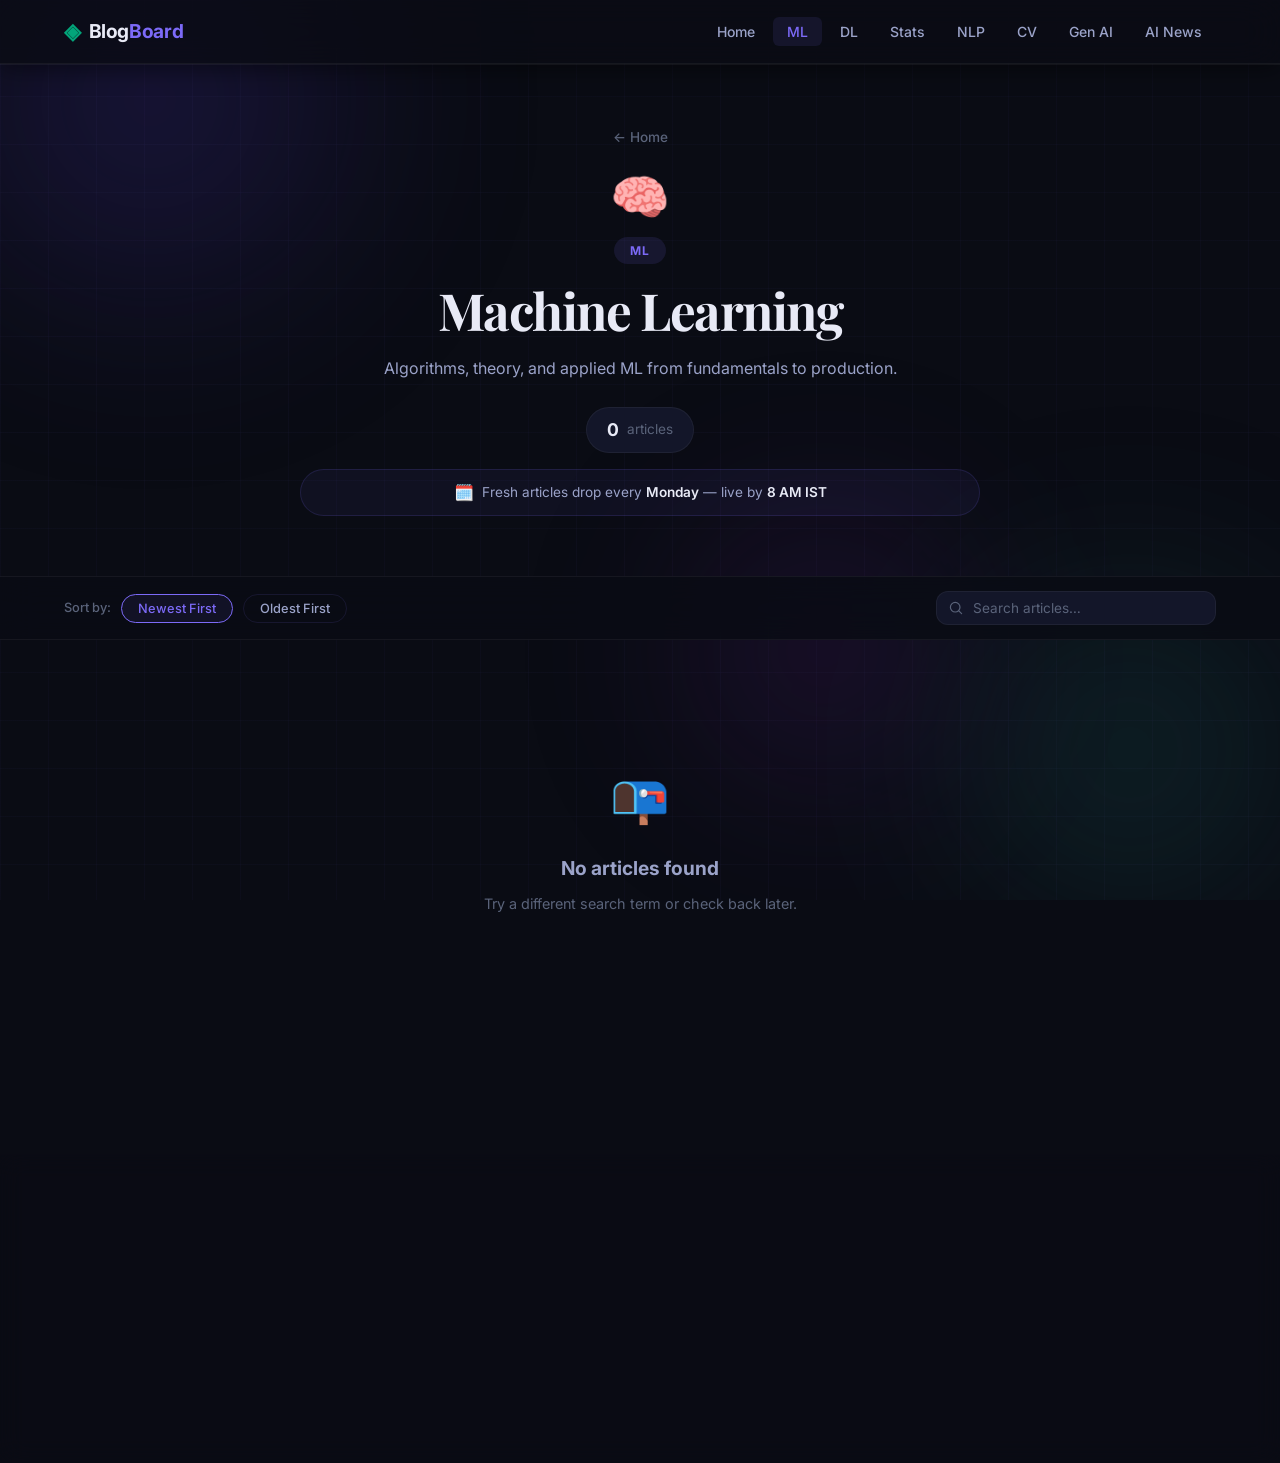
==== blogboard/web/category.html @ 4ab97e53 "initial commit" ====
<!DOCTYPE html>
<html lang="en">

<head>
    <meta charset="UTF-8" />
    <meta name="viewport" content="width=device-width, initial-scale=1.0" />
    <title>Category — BlogBoard</title>
    <meta name="description" content="Browse all articles in this category." />
    <link rel="preconnect" href="https://fonts.googleapis.com" />
    <link rel="preconnect" href="https://fonts.gstatic.com" crossorigin />
    <link
        href="https://fonts.googleapis.com/css2?family=Inter:wght@300;400;500;600;700&family=Fira+Code:wght@400;500&family=Playfair+Display:wght@700;800&display=swap"
        rel="stylesheet" />
    <link rel="stylesheet" href="css/main.css" />
    <link rel="stylesheet" href="css/category.css" />
    <link rel="icon" type="image/svg+xml" href="favicon.svg" />
</head>

<body>
    <!-- Ambient Background -->
    <div class="ambient-bg">
        <div class="orb orb-1"></div>
        <div class="orb orb-2"></div>
        <div class="orb orb-3"></div>
        <div class="grid-overlay"></div>
    </div>

    <!-- Navigation -->
    <nav class="navbar" id="navbar">
        <div class="nav-inner">
            <a href="index.html" class="nav-logo">
                <span class="logo-icon">◈</span>
                <span class="logo-text">Blog<span class="logo-accent">Board</span></span>
            </a>
            <ul class="nav-links" id="navLinks">
                <li><a href="index.html" class="nav-link">Home</a></li>
                <li><a href="category.html#cat=ml" class="nav-link" data-cat="ml">ML</a></li>
                <li><a href="category.html#cat=dl" class="nav-link" data-cat="dl">DL</a></li>
                <li><a href="category.html#cat=statistics" class="nav-link" data-cat="statistics">Stats</a></li>
                <li><a href="category.html#cat=nlp" class="nav-link" data-cat="nlp">NLP</a></li>
                <li><a href="category.html#cat=cv" class="nav-link" data-cat="cv">CV</a></li>
                <li><a href="category.html#cat=genai" class="nav-link" data-cat="genai">Gen AI</a></li>
                <li><a href="category.html#cat=ainews" class="nav-link" data-cat="ainews">AI News</a></li>
            </ul>
            <button class="hamburger" id="hamburger" aria-label="Menu">
                <span></span><span></span><span></span>
            </button>
        </div>
    </nav>

    <!-- Category Hero -->
    <section class="cat-hero">
        <div class="cat-hero-inner">
            <a href="index.html" class="breadcrumb">← Home</a>
            <div class="cat-hero-icon" id="catHeroIcon"></div>
            <div class="cat-badge" id="catBadge"></div>
            <h1 class="cat-hero-title" id="catHeroTitle">Loading…</h1>
            <p class="cat-hero-desc" id="catHeroDesc"></p>
            <div class="cat-count-wrap">
                <span id="catPostCount" class="cat-count">0</span>
                <span class="cat-count-label">articles</span>
            </div>
            <div id="catScheduleBadge" class="cat-schedule-badge" style="display:none;"></div>
        </div>
    </section>

    <!-- Filter / Sort Bar -->
    <div class="filter-bar">
        <div class="filter-inner">
            <div class="filter-group">
                <span class="filter-label">Sort by:</span>
                <button class="filter-btn active" id="sortNewest" onclick="setSortOrder('newest')">Newest First</button>
                <button class="filter-btn" id="sortOldest" onclick="setSortOrder('oldest')">Oldest First</button>
            </div>
            <div class="search-wrap">
                <svg viewBox="0 0 20 20" fill="none" class="search-icon">
                    <circle cx="9" cy="9" r="6" stroke="currentColor" stroke-width="1.5" />
                    <path d="M13.5 13.5 L17 17" stroke="currentColor" stroke-width="1.5" stroke-linecap="round" />
                </svg>
                <input type="text" id="searchInput" class="search-input" placeholder="Search articles…" />
            </div>
        </div>
    </div>

    <!-- Blog List -->
    <main class="blog-list-section">
        <div class="blog-list" id="blogList">
            <div class="loading-spinner">
                <div class="spinner"></div>
                <p>Loading articles…</p>
            </div>
        </div>
        <div class="empty-state hidden" id="emptyState">
            <div class="empty-icon">📭</div>
            <h3>No articles found</h3>
            <p>Try a different search term or check back later.</p>
        </div>
    </main>

    <!-- Footer -->
    <footer class="footer">
        <div class="footer-inner">
            <div class="footer-logo">
                <span class="logo-icon">◈</span>
                <span class="logo-text">Blog<span class="logo-accent">Board</span></span>
            </div>
            <p class="footer-sub">Built for those who learn, think, and build.</p>
            <div class="footer-cats">
                <a href="category.html#cat=ml">ML</a>
                <a href="category.html#cat=dl">DL</a>
                <a href="category.html#cat=nlp">NLP</a>
                <a href="category.html#cat=cv">CV</a>
                <a href="category.html#cat=genai">Gen AI</a>
                <a href="category.html#cat=ainews">AI News</a>
                <a href="category.html#cat=statistics">Stats</a>
            </div>
            <div class="footer-social">
                <a href="https://linkedin.com/in/kalyanm45" target="_blank" rel="noopener" aria-label="LinkedIn"
                    class="social-link">
                    <svg viewBox="0 0 24 24" fill="currentColor" width="20" height="20">
                        <path
                            d="M20.447 20.452h-3.554v-5.569c0-1.328-.027-3.037-1.852-3.037-1.853 0-2.136 1.445-2.136 2.939v5.667H9.351V9h3.414v1.561h.046c.477-.9 1.637-1.85 3.37-1.85 3.601 0 4.267 2.37 4.267 5.455v6.286zM5.337 7.433a2.062 2.062 0 0 1-2.063-2.065 2.064 2.064 0 1 1 2.063 2.065zm1.782 13.019H3.555V9h3.564v11.452zM22.225 0H1.771C.792 0 0 .774 0 1.729v20.542C0 23.227.792 24 1.771 24h20.451C23.2 24 24 23.227 24 22.271V1.729C24 .774 23.2 0 22.222 0h.003z" />
                    </svg>
                </a>
                <a href="https://github.com/KalyanM45" target="_blank" rel="noopener" aria-label="GitHub"
                    class="social-link">
                    <svg viewBox="0 0 24 24" fill="currentColor" width="20" height="20">
                        <path
                            d="M12 .297c-6.63 0-12 5.373-12 12 0 5.303 3.438 9.8 8.205 11.385.6.113.82-.258.82-.577 0-.285-.01-1.04-.015-2.04-3.338.724-4.042-1.61-4.042-1.61C4.422 18.07 3.633 17.7 3.633 17.7c-1.087-.744.084-.729.084-.729 1.205.084 1.838 1.236 1.838 1.236 1.07 1.835 2.809 1.305 3.495.998.108-.776.417-1.305.76-1.605-2.665-.3-5.466-1.332-5.466-5.93 0-1.31.465-2.38 1.235-3.22-.135-.303-.54-1.523.105-3.176 0 0 1.005-.322 3.3 1.23.96-.267 1.98-.399 3-.405 1.02.006 2.04.138 3 .405 2.28-1.552 3.285-1.23 3.285-1.23.645 1.653.24 2.873.12 3.176.765.84 1.23 1.91 1.23 3.22 0 4.61-2.805 5.625-5.475 5.92.42.36.81 1.096.81 2.22 0 1.606-.015 2.896-.015 3.286 0 .315.21.69.825.57C20.565 22.092 24 17.592 24 12.297c0-6.627-5.373-12-12-12" />
                    </svg>
                </a>
                <a href="https://medium.com/@mhemakalyan" target="_blank" rel="noopener" aria-label="Medium"
                    class="social-link">
                    <svg viewBox="0 0 24 24" fill="currentColor" width="20" height="20">
                        <path
                            d="M13.54 12a6.8 6.8 0 01-6.77 6.82A6.8 6.8 0 010 12a6.8 6.8 0 016.77-6.82A6.8 6.8 0 0113.54 12zM20.96 12c0 3.54-1.51 6.42-3.38 6.42-1.87 0-3.39-2.88-3.39-6.42s1.52-6.42 3.39-6.42 3.38 2.88 3.38 6.42M24 12c0 3.17-.53 5.75-1.19 5.75-.66 0-1.19-2.58-1.19-5.75s.53-5.75 1.19-5.75C23.47 6.25 24 8.83 24 12z" />
                    </svg>
                </a>
            </div>
            <p class="footer-copy">© 2026 BlogBoard. All rights reserved.</p>
        </div>
    </footer>

    <script src="js/config.js"></script>
    <script src="js/blogs-data.js"></script>
    <script src="js/category.js"></script>
</body>

</html>
---- blogboard/web/css/main.css ----
/* ===================================================
   MAIN.CSS — Shared design system for BlogBoard
   Theme: Deep Midnight — Studying & Reading Optimized
   =================================================== */

:root {
  /* Core Palette — Low-blue, eye-comfortable dark */
  --bg-deep: #0a0c14;
  --bg-surface: #0f1120;
  --bg-card: #131629;
  --bg-card-hover: #181d35;
  --bg-elevated: #1c2240;

  /* Accent Colors */
  --accent-primary: #7c6af7;
  --accent-primary-glow: rgba(124, 106, 247, 0.25);
  --accent-secondary: #4fc8b8;
  --accent-tertiary: #f7b96a;
  --accent-danger: #f76a6a;

  /* Text */
  --text-primary: #e8eaf6;
  --text-secondary: #9ba3c9;
  --text-muted: #5a637a;
  --text-accent: #a89cf7;

  /* Category Accent Colors */
  --cat-ml: #7c6af7;
  --cat-dl: #4fc8b8;
  --cat-nlp: #f7b96a;
  --cat-cv: #f76a6a;
  --cat-genai: #d06af7;
  --cat-ainews: #6ab4f7;
  --cat-statistics: #fb923c;

  /* Borders */
  --border: rgba(124, 106, 247, 0.12);
  --border-hover: rgba(124, 106, 247, 0.35);
  --border-card: rgba(255, 255, 255, 0.05);

  /* Typography */
  --font-sans: 'Inter', -apple-system, sans-serif;
  --font-serif: 'Playfair Display', Georgia, serif;
  --font-mono: 'Fira Code', 'Courier New', monospace;

  /* Spacing */
  --nav-height: 64px;
  --max-width: 1200px;
  --radius-sm: 6px;
  --radius-md: 12px;
  --radius-lg: 20px;
  --radius-xl: 28px;

  /* Shadows */
  --shadow-card: 0 4px 24px rgba(0, 0, 0, 0.4), 0 1px 4px rgba(0, 0, 0, 0.2);
  --shadow-glow: 0 0 40px rgba(124, 106, 247, 0.15);
  --shadow-nav: 0 1px 0 rgba(255, 255, 255, 0.05), 0 4px 24px rgba(0, 0, 0, 0.5);

  /* Transitions */
  --trans-fast: 0.15s ease;
  --trans-base: 0.25s ease;
  --trans-slow: 0.4s cubic-bezier(0.4, 0, 0.2, 1);
}

/* ── Reset & Base ── */
*,
*::before,
*::after {
  box-sizing: border-box;
  margin: 0;
  padding: 0;
}

html {
  scroll-behavior: smooth;
  font-size: 16px;
}

body {
  background: var(--bg-deep);
  color: var(--text-primary);
  font-family: var(--font-sans);
  line-height: 1.6;
  min-height: 100vh;
  overflow-x: hidden;
  -webkit-font-smoothing: antialiased;
}

a {
  color: inherit;
  text-decoration: none;
}

img {
  max-width: 100%;
  display: block;
}

/* ── Ambient Background ── */
.ambient-bg {
  position: fixed;
  inset: 0;
  z-index: 0;
  pointer-events: none;
  overflow: hidden;
}

.orb {
  position: absolute;
  border-radius: 50%;
  filter: blur(80px);
  opacity: 0.35;
  animation: orbDrift 20s ease-in-out infinite;
}

.orb-1 {
  width: 600px;
  height: 600px;
  background: radial-gradient(circle, #3b2a8f 0%, transparent 70%);
  top: -200px;
  left: -150px;
  animation-delay: 0s;
}

.orb-2 {
  width: 500px;
  height: 500px;
  background: radial-gradient(circle, #1a5555 0%, transparent 70%);
  bottom: -100px;
  right: -100px;
  animation-delay: -7s;
}

.orb-3 {
  width: 400px;
  height: 400px;
  background: radial-gradient(circle, #4a1a6e 0%, transparent 70%);
  top: 50%;
  right: 20%;
  animation-delay: -14s;
}

@keyframes orbDrift {

  0%,
  100% {
    transform: translate(0, 0) scale(1);
  }

  33% {
    transform: translate(30px, -30px) scale(1.05);
  }

  66% {
    transform: translate(-20px, 20px) scale(0.95);
  }
}

.grid-overlay {
  position: absolute;
  inset: 0;
  background-image:
    linear-gradient(rgba(124, 106, 247, 0.03) 1px, transparent 1px),
    linear-gradient(90deg, rgba(124, 106, 247, 0.03) 1px, transparent 1px);
  background-size: 48px 48px;
}

#particleCanvas {
  position: absolute;
  inset: 0;
  width: 100%;
  height: 100%;
}

/* ── Navigation ── */
.navbar {
  position: fixed;
  top: 0;
  left: 0;
  right: 0;
  z-index: 1000;
  height: var(--nav-height);
  background: rgba(10, 12, 20, 0.8);
  backdrop-filter: blur(20px);
  -webkit-backdrop-filter: blur(20px);
  border-bottom: 1px solid var(--border-card);
  box-shadow: var(--shadow-nav);
  transition: background var(--trans-base);
}

.navbar.scrolled {
  background: rgba(10, 12, 20, 0.95);
}

.nav-inner {
  max-width: var(--max-width);
  margin: 0 auto;
  padding: 0 24px;
  height: 100%;
  display: flex;
  align-items: center;
  justify-content: space-between;
  gap: 24px;
}

.nav-logo {
  display: flex;
  align-items: center;
  gap: 8px;
  font-weight: 700;
  font-size: 1.2rem;
  letter-spacing: -0.02em;
  flex-shrink: 0;
}

.logo-icon {
  color: #03a57a;
  font-size: 1.4rem;
  line-height: 1;
}

.logo-text {
  color: var(--text-primary);
}

.logo-accent {
  color: var(--accent-primary);
}

.nav-links {
  display: flex;
  list-style: none;
  gap: 4px;
  align-items: center;
}

.nav-link {
  padding: 6px 14px;
  border-radius: var(--radius-sm);
  font-size: 0.875rem;
  font-weight: 500;
  color: var(--text-secondary);
  transition: color var(--trans-fast), background var(--trans-fast);
}

.nav-link:hover,
.nav-link.active {
  color: var(--text-primary);
  background: rgba(124, 106, 247, 0.1);
}

.nav-link.active {
  color: var(--accent-primary);
}

/* Hamburger */
.hamburger {
  display: none;
  flex-direction: column;
  gap: 5px;
  background: none;
  border: none;
  cursor: pointer;
  padding: 4px;
}

.hamburger span {
  display: block;
  width: 22px;
  height: 2px;
  background: var(--text-secondary);
  border-radius: 2px;
  transition: all var(--trans-base);
}

/* ── Buttons ── */
.btn-primary {
  display: inline-flex;
  align-items: center;
  gap: 8px;
  padding: 12px 28px;
  background: var(--accent-primary);
  color: white;
  font-weight: 600;
  font-size: 0.95rem;
  border-radius: var(--radius-md);
  border: none;
  cursor: pointer;
  transition: background var(--trans-fast), transform var(--trans-fast), box-shadow var(--trans-fast);
  box-shadow: 0 4px 20px rgba(124, 106, 247, 0.35);
}

.btn-primary:hover {
  background: #9178ff;
  transform: translateY(-1px);
  box-shadow: 0 8px 28px rgba(124, 106, 247, 0.45);
}

.btn-ghost {
  display: inline-flex;
  align-items: center;
  gap: 6px;
  padding: 12px 24px;
  background: transparent;
  color: var(--text-secondary);
  font-weight: 500;
  font-size: 0.95rem;
  border-radius: var(--radius-md);
  border: 1px solid var(--border);
  cursor: pointer;
  transition: color var(--trans-fast), border-color var(--trans-fast), background var(--trans-fast);
}

.btn-ghost:hover {
  color: var(--text-primary);
  border-color: var(--border-hover);
  background: rgba(124, 106, 247, 0.06);
}

.btn-ghost-sm {
  display: inline-flex;
  align-items: center;
  gap: 6px;
  padding: 8px 18px;
  background: transparent;
  color: var(--text-secondary);
  font-weight: 500;
  font-size: 0.85rem;
  border-radius: var(--radius-sm);
  border: 1px solid var(--border);
  cursor: pointer;
  transition: all var(--trans-fast);
}

.btn-ghost-sm:hover {
  color: var(--accent-primary);
  border-color: var(--border-hover);
}

/* ── Section Shared ── */
.section-header {
  text-align: center;
  margin-bottom: 56px;
}

.section-tag {
  display: inline-block;
  padding: 4px 14px;
  background: rgba(124, 106, 247, 0.12);
  color: var(--accent-primary);
  border-radius: 999px;
  font-size: 0.75rem;
  font-weight: 600;
  letter-spacing: 0.08em;
  text-transform: uppercase;
  margin-bottom: 12px;
}

.section-title {
  font-family: var(--font-serif);
  font-size: clamp(2rem, 4vw, 2.8rem);
  color: var(--text-primary);
  line-height: 1.2;
  letter-spacing: -0.02em;
  margin-bottom: 12px;
}

.section-sub {
  font-size: 1rem;
  color: var(--text-secondary);
  max-width: 560px;
  margin: 0 auto;
  line-height: 1.7;
}

/* ── Gradient Text ── */
.gradient-text {
  background: linear-gradient(135deg, var(--accent-primary), var(--accent-secondary));
  -webkit-background-clip: text;
  -webkit-text-fill-color: transparent;
  background-clip: text;
}

/* ── Loading Spinner ── */
.loading-spinner {
  display: flex;
  flex-direction: column;
  align-items: center;
  gap: 16px;
  padding: 60px 20px;
  color: var(--text-muted);
  font-size: 0.9rem;
}

.spinner {
  width: 36px;
  height: 36px;
  border: 3px solid rgba(124, 106, 247, 0.15);
  border-top-color: var(--accent-primary);
  border-radius: 50%;
  animation: spin 0.8s linear infinite;
}

@keyframes spin {
  to {
    transform: rotate(360deg);
  }
}

/* ── Footer ── */
.footer {
  position: relative;
  z-index: 10;
  margin-top: 80px;
  border-top: 1px solid var(--border-card);
  background: rgba(10, 12, 20, 0.8);
  backdrop-filter: blur(12px);
}

.footer-inner {
  max-width: var(--max-width);
  margin: 0 auto;
  padding: 48px 24px;
  display: flex;
  flex-direction: column;
  align-items: center;
  gap: 20px;
  text-align: center;
}

.footer-logo {
  display: flex;
  align-items: center;
  gap: 8px;
  font-weight: 700;
  font-size: 1.1rem;
}

.footer-sub {
  color: var(--text-muted);
  font-size: 0.875rem;
}

.footer-cats {
  display: flex;
  gap: 20px;
  flex-wrap: wrap;
  justify-content: center;
}

.footer-cats a {
  color: var(--text-muted);
  font-size: 0.85rem;
  font-weight: 500;
  transition: color var(--trans-fast);
}

.footer-cats a:hover {
  color: var(--accent-primary);
}

.footer-copy {
  color: var(--text-muted);
  font-size: 0.8rem;
}

.footer-social {
  display: flex;
  gap: 16px;
  align-items: center;
  justify-content: center;
}

.social-link {
  display: flex;
  align-items: center;
  justify-content: center;
  width: 38px;
  height: 38px;
  border-radius: 50%;
  background: rgba(124, 106, 247, 0.08);
  border: 1px solid var(--border-card);
  color: var(--text-muted);
  transition: color var(--trans-fast), background var(--trans-fast), border-color var(--trans-fast), transform var(--trans-fast);
}

.social-link:hover {
  color: var(--accent-primary);
  background: rgba(124, 106, 247, 0.15);
  border-color: var(--border-hover);
  transform: translateY(-2px);
}

/* ── Category Color Accents ── */
.accent-ml {
  --cat-color: var(--cat-ml);
}

.accent-dl {
  --cat-color: var(--cat-dl);
}

.accent-nlp {
  --cat-color: var(--cat-nlp);
}

.accent-cv {
  --cat-color: var(--cat-cv);
}

.accent-genai {
  --cat-color: var(--cat-genai);
}

.accent-ainews {
  --cat-color: var(--cat-ainews);
}

.accent-statistics {
  --cat-color: var(--cat-statistics);
}

/* ── Utility ── */
.hidden {
  display: none !important;
}

/* ── Responsive ── */
@media (max-width: 768px) {
  .nav-links {
    display: none;
    position: fixed;
    top: var(--nav-height);
    left: 0;
    right: 0;
    background: rgba(10, 12, 20, 0.98);
    backdrop-filter: blur(20px);
    flex-direction: column;
    padding: 20px 24px;
    gap: 4px;
    border-bottom: 1px solid var(--border-card);
  }

  .nav-links.open {
    display: flex;
  }

  .nav-link {
    padding: 10px 14px;
    width: 100%;
  }

  .hamburger {
    display: flex;
  }

  .hamburger.open span:nth-child(1) {
    transform: rotate(45deg) translate(5px, 5px);
  }

  .hamburger.open span:nth-child(2) {
    opacity: 0;
  }

  .hamburger.open span:nth-child(3) {
    transform: rotate(-45deg) translate(5px, -5px);
  }
}
---- blogboard/web/css/category.css ----
/* ===================================================
   CATEGORY.CSS — Category listing page styles
   =================================================== */

/* ── Category Hero ── */
.cat-hero {
    position: relative;
    z-index: 10;
    padding: calc(var(--nav-height) + 60px) 24px 60px;
    text-align: center;
}

.cat-hero-inner {
    max-width: 680px;
    margin: 0 auto;
}

.breadcrumb {
    display: inline-flex;
    align-items: center;
    gap: 6px;
    color: var(--text-muted);
    font-size: 0.85rem;
    font-weight: 500;
    margin-bottom: 24px;
    transition: color var(--trans-fast);
}

.breadcrumb:hover {
    color: var(--accent-primary);
}

.cat-hero-icon {
    font-size: 3rem;
    margin-bottom: 16px;
    line-height: 1;
}

.cat-badge {
    display: inline-block;
    padding: 4px 16px;
    border-radius: 999px;
    font-size: 0.75rem;
    font-weight: 700;
    letter-spacing: 0.08em;
    text-transform: uppercase;
    margin-bottom: 16px;
}

.cat-hero-title {
    font-family: var(--font-serif);
    font-size: clamp(2rem, 5vw, 3.2rem);
    color: var(--text-primary);
    letter-spacing: -0.03em;
    line-height: 1.2;
    margin-bottom: 14px;
}

.cat-hero-desc {
    font-size: 1rem;
    color: var(--text-secondary);
    line-height: 1.7;
    margin-bottom: 24px;
}

.cat-count-wrap {
    display: inline-flex;
    align-items: center;
    gap: 8px;
    padding: 8px 20px;
    background: var(--bg-card);
    border: 1px solid var(--border-card);
    border-radius: 999px;
}

.cat-count {
    font-size: 1.1rem;
    font-weight: 700;
    color: var(--text-primary);
}

.cat-count-label {
    font-size: 0.85rem;
    color: var(--text-muted);
}

/* ── Filter Bar ── */
.filter-bar {
    position: sticky;
    top: var(--nav-height);
    z-index: 100;
    background: rgba(10, 12, 20, 0.85);
    backdrop-filter: blur(16px);
    border-bottom: 1px solid var(--border-card);
    border-top: 1px solid var(--border-card);
}

.filter-inner {
    max-width: var(--max-width);
    margin: 0 auto;
    padding: 14px 24px;
    display: flex;
    align-items: center;
    justify-content: space-between;
    gap: 16px;
    flex-wrap: wrap;
}

.filter-group {
    display: flex;
    align-items: center;
    gap: 10px;
}

.filter-label {
    font-size: 0.8rem;
    color: var(--text-muted);
    font-weight: 500;
}

.filter-btn {
    padding: 6px 16px;
    border-radius: 999px;
    border: 1px solid var(--border);
    background: transparent;
    color: var(--text-secondary);
    font-size: 0.8rem;
    font-weight: 500;
    cursor: pointer;
    font-family: var(--font-sans);
    transition: all var(--trans-fast);
}

.filter-btn.active,
.filter-btn:hover {
    border-color: var(--accent-primary);
    color: var(--accent-primary);
    background: rgba(124, 106, 247, 0.08);
}

.search-wrap {
    position: relative;
    flex: 0 1 280px;
}

.search-icon {
    position: absolute;
    left: 12px;
    top: 50%;
    transform: translateY(-50%);
    width: 16px;
    height: 16px;
    color: var(--text-muted);
    pointer-events: none;
}

.search-input {
    width: 100%;
    padding: 8px 14px 8px 36px;
    background: var(--bg-card);
    border: 1px solid var(--border-card);
    border-radius: var(--radius-md);
    color: var(--text-primary);
    font-size: 0.85rem;
    font-family: var(--font-sans);
    outline: none;
    transition: border-color var(--trans-fast);
}

.search-input::placeholder {
    color: var(--text-muted);
}

.search-input:focus {
    border-color: var(--accent-primary);
}

/* ── Blog List ── */
.blog-list-section {
    position: relative;
    z-index: 10;
    max-width: var(--max-width);
    margin: 0 auto;
    padding: 40px 24px 80px;
}

.blog-list {
    display: flex;
    flex-direction: column;
    gap: 2px;
}

/* Blog List Item */
.blog-item {
    display: flex;
    align-items: flex-start;
    gap: 20px;
    padding: 24px;
    background: transparent;
    border-radius: var(--radius-md);
    transition: all var(--trans-base);
    cursor: pointer;
    text-decoration: none;
    color: inherit;
    position: relative;
}

.blog-item::before {
    content: '';
    position: absolute;
    left: 0;
    top: 0;
    bottom: 0;
    width: 2px;
    border-radius: 2px;
    background: var(--accent-primary);
    opacity: 0;
    transform: scaleY(0);
    transition: all var(--trans-base);
}

.blog-item:hover {
    background: var(--bg-card);
}

.blog-item:hover::before {
    opacity: 1;
    transform: scaleY(1);
}

.blog-item-num {
    font-family: var(--font-mono);
    font-size: 0.75rem;
    color: var(--text-muted);
    min-width: 28px;
    padding-top: 4px;
    flex-shrink: 0;
}

.blog-item-body {
    flex: 1;
    min-width: 0;
}

.blog-item-meta {
    display: flex;
    align-items: center;
    gap: 10px;
    margin-bottom: 8px;
    flex-wrap: wrap;
}

.blog-item-date {
    font-size: 0.8rem;
    font-family: var(--font-mono);
    color: var(--text-muted);
}

.blog-item-tag {
    font-size: 0.7rem;
    font-weight: 600;
    text-transform: uppercase;
    letter-spacing: 0.06em;
    padding: 2px 8px;
    border-radius: 4px;
}

.blog-item-title {
    font-size: 1.05rem;
    font-weight: 600;
    color: var(--text-primary);
    line-height: 1.4;
    margin-bottom: 8px;
    transition: color var(--trans-fast);
}

.blog-item:hover .blog-item-title {
    color: var(--accent-primary);
}

.blog-item-desc {
    font-size: 0.875rem;
    color: var(--text-secondary);
    line-height: 1.6;
    display: -webkit-box;
    -webkit-line-clamp: 2;
    -webkit-box-orient: vertical;
    overflow: hidden;
}

.blog-item-footer {
    display: flex;
    align-items: center;
    gap: 12px;
    margin-top: 10px;
}

.read-time {
    font-size: 0.78rem;
    color: var(--text-muted);
}

.blog-item-arrow {
    margin-left: auto;
    color: var(--text-muted);
    font-size: 1.2rem;
    flex-shrink: 0;
    transition: transform var(--trans-fast), color var(--trans-fast);
    padding-top: 4px;
}

.blog-item:hover .blog-item-arrow {
    transform: translateX(4px);
    color: var(--accent-primary);
}

/* ── Empty State ── */
.empty-state {
    text-align: center;
    padding: 80px 20px;
    color: var(--text-muted);
}

.empty-icon {
    font-size: 3rem;
    margin-bottom: 16px;
}

.empty-state h3 {
    font-size: 1.2rem;
    color: var(--text-secondary);
    margin-bottom: 8px;
}

.empty-state p {
    font-size: 0.9rem;
}

/* ── Category Color Themes ── */
.theme-ml .cat-badge {
    background: rgba(124, 106, 247, 0.15);
    color: var(--cat-ml);
}

.theme-dl .cat-badge {
    background: rgba(79, 200, 184, 0.15);
    color: var(--cat-dl);
}

.theme-nlp .cat-badge {
    background: rgba(247, 185, 106, 0.15);
    color: var(--cat-nlp);
}

.theme-cv .cat-badge {
    background: rgba(247, 106, 106, 0.15);
    color: var(--cat-cv);
}

.theme-genai .cat-badge {
    background: rgba(208, 106, 247, 0.15);
    color: var(--cat-genai);
}

.theme-ainews .cat-badge {
    background: rgba(106, 180, 247, 0.15);
    color: var(--cat-ainews);
}

.theme-ml .blog-item::before {
    background: var(--cat-ml);
}

.theme-dl .blog-item::before {
    background: var(--cat-dl);
}

.theme-nlp .blog-item::before {
    background: var(--cat-nlp);
}

.theme-cv .blog-item::before {
    background: var(--cat-cv);
}

.theme-genai .blog-item::before {
    background: var(--cat-genai);
}

.theme-ainews .blog-item::before {
    background: var(--cat-ainews);
}

.theme-statistics .cat-badge {
    background: rgba(251, 146, 60, 0.15);
    color: #fb923c;
}

.theme-statistics .blog-item::before {
    background: #fb923c;
}

/* ── Category Schedule Badge ── */
.cat-schedule-badge {
    display: none;
    align-items: center;
    gap: 8px;
    margin-top: 16px;
    padding: 10px 20px;
    background: rgba(124, 106, 247, 0.06);
    border: 1px solid rgba(124, 106, 247, 0.15);
    border-radius: 999px;
    font-size: 0.85rem;
    color: var(--text-secondary);
    justify-content: center;
    animation: fadeIn 0.4s ease;
}

.cat-schedule-badge strong {
    color: var(--text-primary);
    font-weight: 600;
}

.sched-icon {
    font-size: 1rem;
}

@keyframes fadeIn {
    from {
        opacity: 0;
        transform: translateY(4px);
    }

    to {
        opacity: 1;
        transform: translateY(0);
    }
}

/* ── Responsive ── */
@media (max-width: 640px) {
    .filter-inner {
        flex-direction: column;
        align-items: flex-start;
    }

    .search-wrap {
        flex: 1 1 100%;
    }

    .blog-item-num {
        display: none;
    }
}
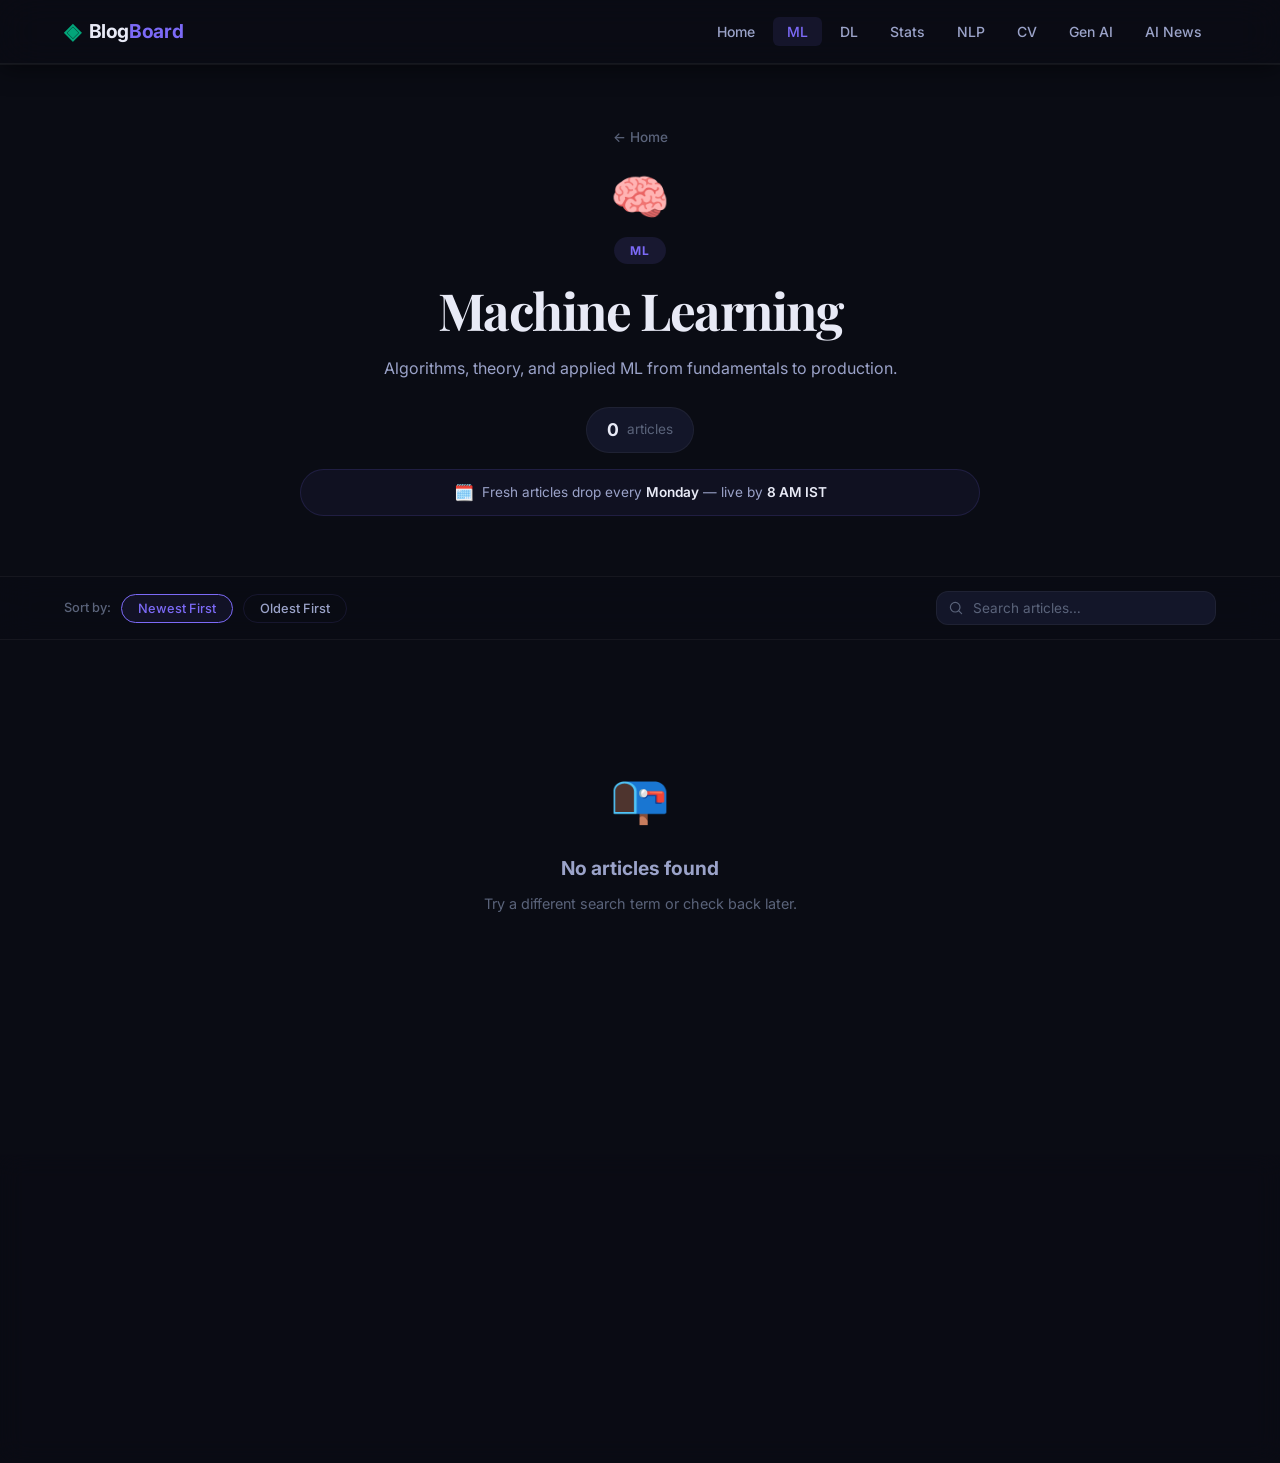
==== commit c682f549: "changes in category" ====
--- a/blogboard/web/category.html
+++ b/blogboard/web/category.html
@@ -17,13 +17,6 @@
 </head>
 
 <body>
-    <!-- Ambient Background -->
-    <div class="ambient-bg">
-        <div class="orb orb-1"></div>
-        <div class="orb orb-2"></div>
-        <div class="orb orb-3"></div>
-        <div class="grid-overlay"></div>
-    </div>
 
     <!-- Navigation -->
     <nav class="navbar" id="navbar">
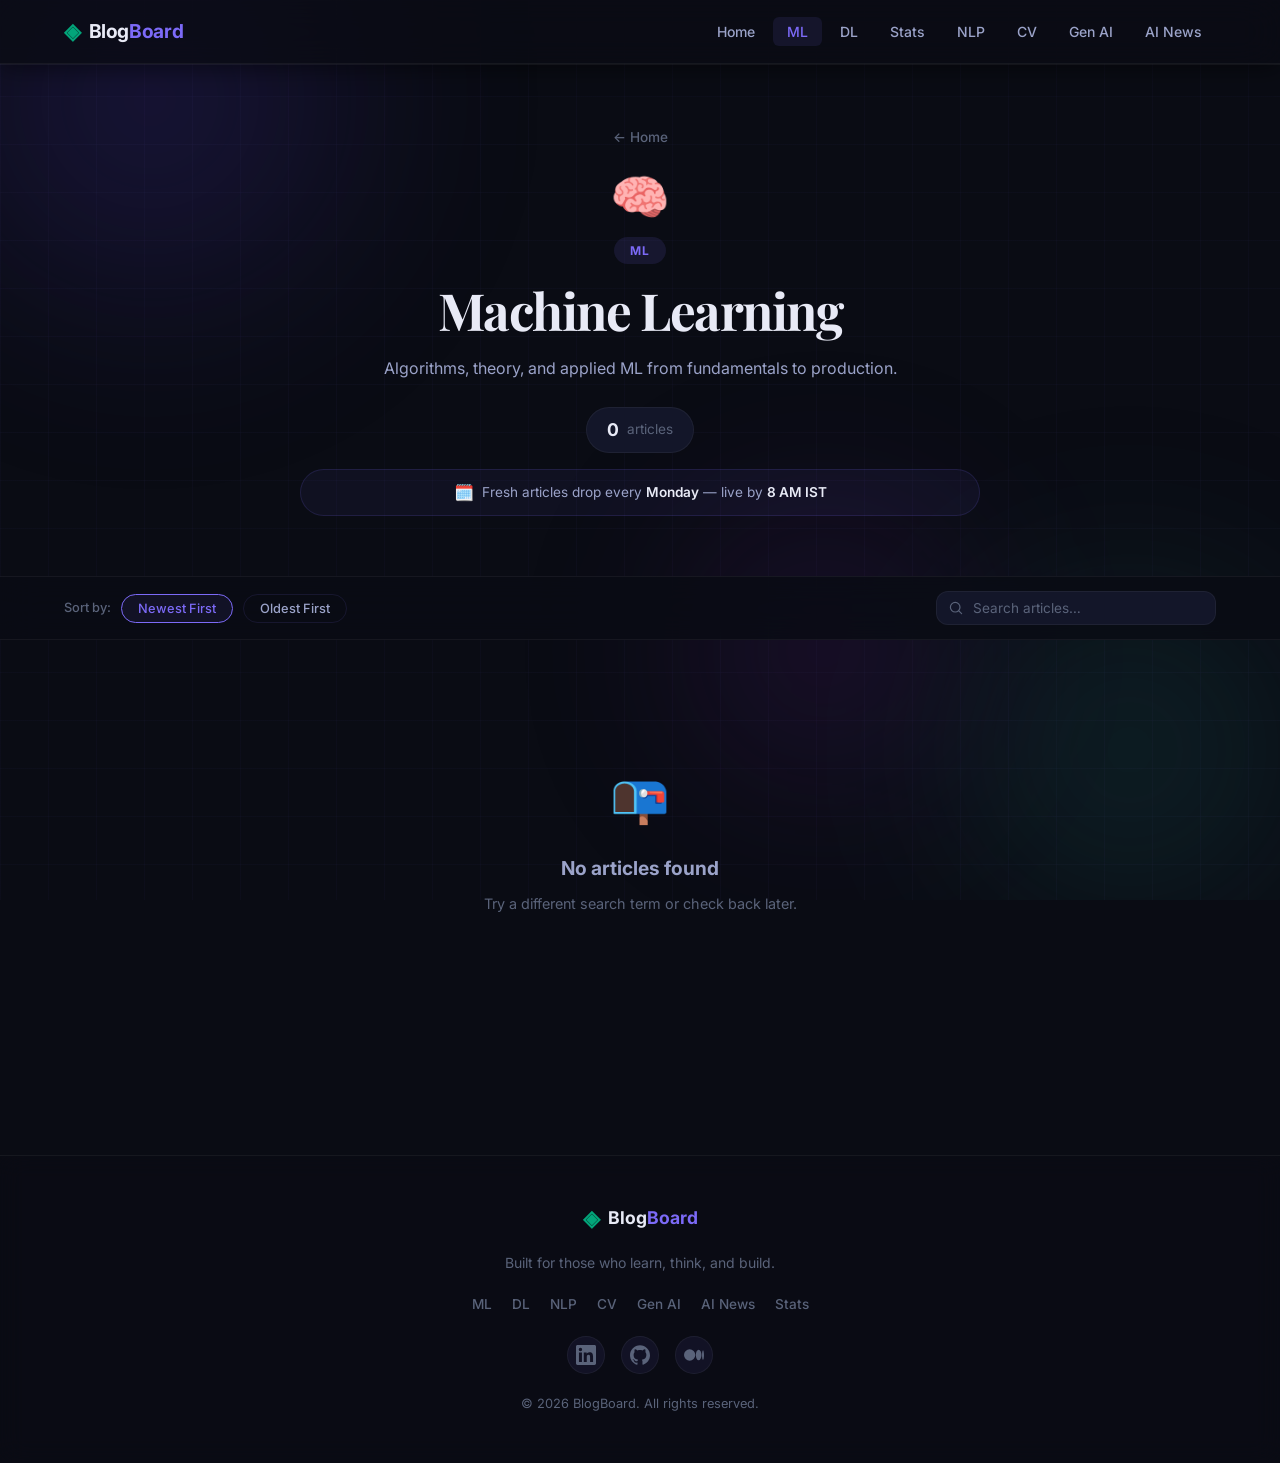
==== commit 2b99b77d: "changes in category" ====
--- a/blogboard/web/category.html
+++ b/blogboard/web/category.html
@@ -17,6 +17,13 @@
 </head>
 
 <body>
+    <!-- Ambient Background -->
+    <div class="ambient-bg">
+        <div class="orb orb-1"></div>
+        <div class="orb orb-2"></div>
+        <div class="orb orb-3"></div>
+        <div class="grid-overlay"></div>
+    </div>
 
     <!-- Navigation -->
     <nav class="navbar" id="navbar">
